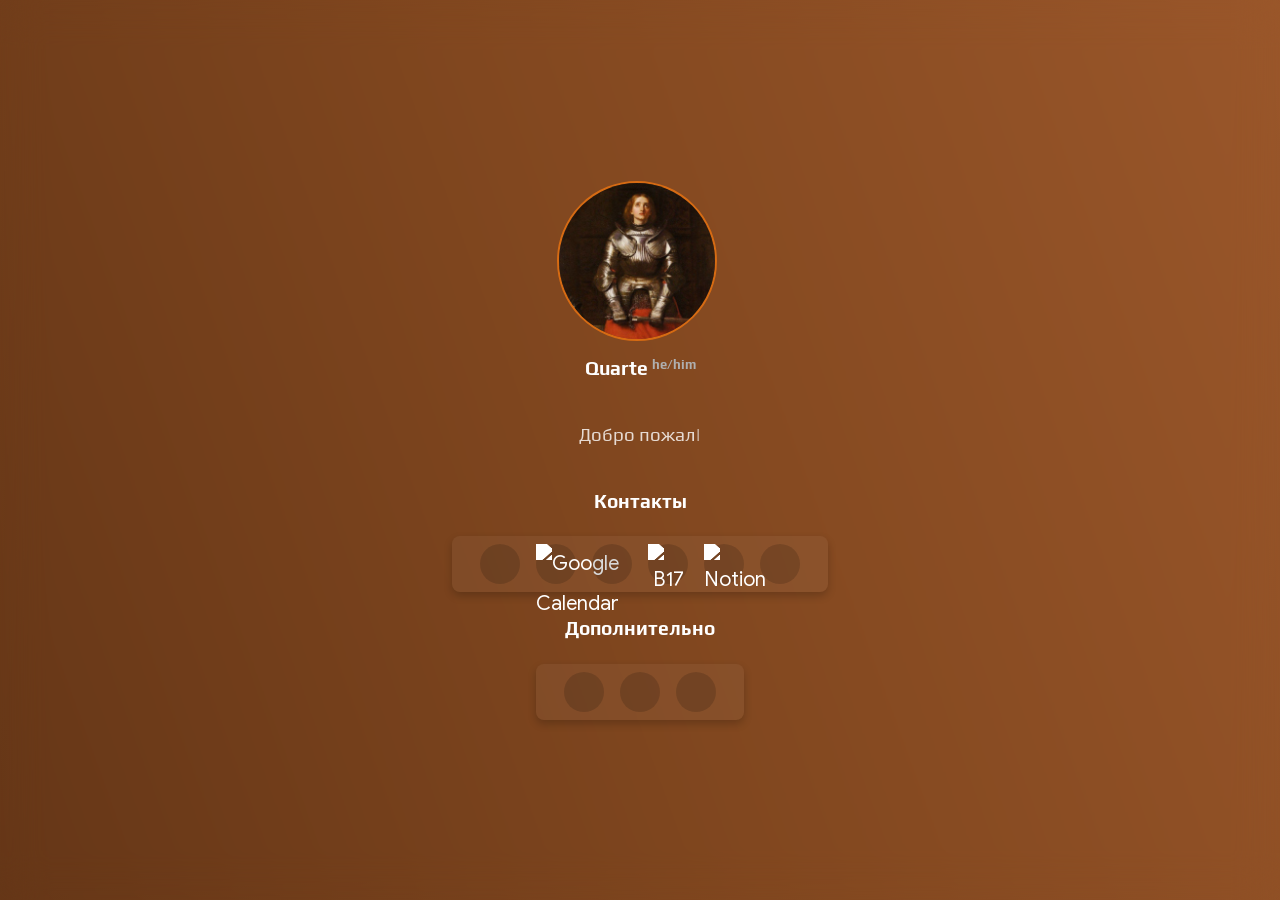
==== index.html @ d7d9320e "Update index.html" ====
<!DOCTYPE html>
<html>
    <head>
        <meta charset="utf-8">
        <title>Psy Grsu</title>
        <meta property="og:title" content="Timofey">
        <meta property="og:locale" content="en_EU">
        <meta property="og:description" content="Timofey's main page">
        <meta property="og:image" content="./assets/images/ava.jpg">
        <link rel="image_src" href="./assets/images/ava.jpg">
        <meta name="viewport" content="width=device-width, initial-scale=1.0">
        <link rel="shortcut icon" href="./assets/favico/eblan.png" type="image/png">
        <script src="https://sindresorhus.com/devtools-detect/index.js"></script>
        <link rel="stylesheet" href="./assets/fonts/gsans/style.css">
        <link rel="stylesheet" href="https://cdn.materialdesignicons.com/4.5.95/css/materialdesignicons.min.css">
        <link rel="stylesheet" href="./assets/css/m/bootstrap.css">
        <link rel="stylesheet" href="./assets/css/m/style.css">
        <script src="https://code.jquery.com/jquery-3.4.1.js"></script>
        <script src="https://cdnjs.cloudflare.com/ajax/libs/popper.js/1.14.7/umd/popper.min.js"></script>
        <script src="https://stackpath.bootstrapcdn.com/bootstrap/4.3.1/js/bootstrap.min.js"></script>
        <link rel="stylesheet" href="./assets/vars.css">
        <script src="./assets/js/index/typed.min.js"></script>
        <script src="./assets/js/index/text.js"></script>
        <link href="https://fonts.googleapis.com/css2?family=Play:wght@400;700&display=swap" rel="stylesheet">
        <link href="https://fonts.googleapis.com/css2?family=Raleway:wght@100;200;300;400;500;600;700;800;900&display=swap" rel="stylesheet">
        <meta name="theme-color" content="#26c0c7">
    </head>
    <body class="center blur">
        <script>
            var test = true;
            if (!test) {
                if (navigator.platform.indexOf('Mac') > -1 || navigator.platform.indexOf('Win') > -1) {
                    window.location.replace("../");
                }
            }
            function addParameterToURL(param){
                var _url = location.href;
                _url += (_url.split('?')[1] ? '&':'?') + param;
                return _url;
            }
        </script>
        <div id="page-preloader">
            <span class="spin mdi mdi-loading mdi-spin"></span>
            <script type="text/javascript">
                $(window).on('load', function () {
                    var $preloader = $('#page-preloader'),
                    $spinner = $preloader.find('.spin');
                    $spinner.delay(100).fadeOut('slow');
                    $preloader.delay(450).fadeOut('slow');
                });
            </script>
        </div>
        <header class="center info">
            <div class="center pizdec">
                <div class="avatar-container"><img src="./assets/images/ava.jpg" onclick="play();" oncontextmenu="return false;" class="avatar"></div>
                <h2><span id="name">Timofey</span> <span style="color: #AFAFAF; font-size: 13px; vertical-align: top;">he/him</span></h2>
                <hr width="295">
                <h3><span class="typed">Timofey</span><span class="typed-cursor">|</span></h3>
            </div>
            <div class="center pizdec"><h2>Контакты</h2></div>
            <div class="social linkMenu d-flex justify-content-center">
                <a href="javascript://" onclick="location.href='https://t.me/JovianCR'" class="mx-2 social-icon" data-tooltip="Telegram">
                    <span class="mdi mdi-telegram"></span>
                    
             <a class="mx-2 social-icon" data-tooltip="Google Calendar" href="https://calendar.google.com" target="_blank">
  <img src="https://cdn.jsdelivr.net/gh/simple-icons/simple-icons/icons/googlecalendar.svg" alt="Google Calendar" style="width:20px; height:20px; filter: brightness(0) invert(1);">
</a>
                <a href="javascript://" onclick="location.href='https://www.instagram.com/_?igsh=bHd6MHVraDN0N3Q1'" class="mx-2 social-icon" data-tooltip="Instagram">
                    <span class="mdi mdi-instagram"></span>
                </a>
                <a class="mx-2 social-icon" data-tooltip="B17 Психологи" href="https://b17.ru" target="_blank">
  <img src="https://cdn.jsdelivr.net/gh/simple-icons/simple-icons/icons/b17.svg" alt="B17" style="width:24px; height:24px; filter: brightness(0) invert(1);">
</a>
                </a>
           <a class="mx-2 social-icon" data-tooltip="Notion" href="https://notion.so" target="_blank">
  <img src="https://cdn.jsdelivr.net/gh/simple-icons/simple-icons/icons/notion.svg" alt="Notion" style="width:20px; height:20px; filter: brightness(0) invert(1);">
</a>
                <a href="javascript://" onclick="location.href='http://wa.me/+375'" class="mx-2 social-icon" data-tooltip="WhatsApp">
                    <span class="mdi mdi-whatsapp"></span>
                </a>
            </div>
            <div class="center pizdec">
                <h2>Дополнительно</h2>
            </div>
            <div class="social linkMenu d-flex justify-content-center">
                <a class="mx-2 social-icon" data-tooltip="Donate" href="#" data-toggle="modal" data-target="#donut">
                    <span class="mdi mdi-heart-outline"></span>
                </a>
                <a href="javascript://" onclick="location.href='../projects'" class="mx-2 social-icon" data-tooltip="Projects">
                    <span class="mdi mdi-folder-outline"></span>
                </a>
                <a href="javascript://" onclick="location.href='../modules'" class="mx-2 social-icon" data-tooltip="Modules">
                    <span class="mdi mdi-folder-plus-outline"></span>
                </a>
            </div>
            <div class="modal fade" id="donut" tabindex="-1" role="dialog" aria-labelledby="..." aria-hidden="true">
                <div class="modal-dialog" role="document">
                    <div class="modal-content">
                        <div class="modal-header">
                            <h2 class="modal-title gsmedium" id="ModalLabel">Donate</h2>
                            <a class="close" data-dismiss="modal" aria-label="Close"><span class="black clickable mdi mdi-24px mdi-close"></span></a>
                        </div>
                        <div class="modal-body">
                            <a href="javascript://" onclick="location.href='https://qiwi.com/n/QUARTE'" class="btn btn-donut pl-3 mb-3 mx-1">
                                <span class="mdi mdi-coin"></span>
                                <span class="mx-2">QIWI</span>
                            </a>
                            <a href="javascript://" onclick="location.href='https://donationalerts.com/r/hackersteatt'" class="btn btn-donut pl-3 mb-3 mx-1">
                                <span class="mdi mdi-currency-rub"></span>
                                <span class="mx-2">Donation Alerts</span>
                            </a>
                        </div>
                    </div>
                </div>
            </div>
        </header>
        <script>
            $("#name").text(getComputedStyle(document.body).getPropertyValue('--name'));

            console.log('Пасхалка не работает, идите нахуй');
            if (getComputedStyle(document.body).getPropertyValue('--has-pasxalka-work') == "true") {
                if (window.devtools.isOpen) { window.location.href = getComputedStyle(document.body).getPropertyValue('--pasxalka'); }
                window.addEventListener('devtoolschange', event => { window.location.href = getComputedStyle(document.body).getPropertyValue('--pasxalka'); });
            }
        </script>
        <script src="./assets/js/index/mediasessions.js"></script>
        <script>
            play()
        </script>
    </body>
</html>
---- assets/css/m/style.css ----
/* mobile index page styles */
html {
	height: 100%;
	width: 100%;
}

body {
    min-height: 100%;
    margin: 0;
    background: linear-gradient(70deg, #2b1306, #81471f, #c9743f, #d9af83, #f3d9b0);
    background-size: 600% 600%;
    background-repeat: no-repeat;
    display: flex;
    font-family: 'Product Sans';
    font: 'Product Sans';
    font-family: 'Play', sans-serif;
    font: "Play";
    animation: BgAnim 10s ease infinite;
    -webkit-animation: BgAnim 10s ease infinite;
}
.blur {
    backdrop-filter: blur(20px);
    -webkit-backdrop-filter: blur(20px);
}
.center {
    justify-content: center;
    align-items: center;
    flex-direction: column;
}

.typed {
    color: var(--text-color);
    opacity: 0.8;
}

.typed::after {
	content: '|';
	display: inline;
	-webkit-animation: blink 0.7s infinite;
	-moz-animation: blink 0.7s infinite;
	animation: blink 0.7s infinite;
}

@keyframes blink{
    0% { opacity:1; }
    50% { opacity:0; }
    100% { opacity:1; }
}
@-webkit-keyframes blink{
    0% { opacity:1; }
    50% { opacity:0; }
    100% { opacity:1; }
}
@-moz-keyframes blink{
    0% { opacity:1; }
    50% { opacity:0; }
    100% { opacity:1; }
}

.typed-cursor{
   opacity: 0;
	display: none;
}

.info {
    min-width: 300px;
    width: 300px;
    display: flex;
    background: none;
    padding: 35px;
    color: var(--text-color);
    border-radius: 16px; 
    -webkit-border-radius: 16px;
    -moz-border-radius: 16px;
    -khtml-border-radius: 16px;
    border: none;
}
a.link {
    -webkit-tap-highlight-color: rgba(0,0,0,0);
    -moz-tap-highlight-color: rgba(0,0,0,0);
    padding: 8px 20px; 
    margin: 4px;
    background: var(--back-color);
    color: #fff;
    cursor: pointer;
    border-radius: 8px; 
    -webkit-border-radius: 8px;
    -moz-border-radius: 8px;
    -khtml-border-radius: 8px;
    width: 256px;
    text-align: center;
    text-decoration: none;
    transition: .2s;
    border: var(--border);
}

.avatar-container {
    margin: 0 0.4em 0 0;
    display: inline-flex;
    justify-content: center;
    align-items: flex-end;
}

.avatar {
    width: 10em;
    height: 10em;
    border-radius: 5.6em;
    border: #d66b13 solid 2px;
}

.pizdec {
    position: relative;
    display: inline-flex;
    padding: 0.3em;
}

a.link:hover,
button:hover {
    background: #fff6;
    color: #bc74ff;
}

button:active, button:focus {
      outline: none;
}

button::-moz-focus-inner {
      border: 0;
}

button::-webkit-focus-inner {
    border: 0;
}

hr {
    border: none;
    margin-bottom: 5px;
    margin-top: 5px;
}

h3 {
    font-style: normal;
    font-weight: 400;
    transition: .2ms;
    -webkit-transition: .2ms;
    -moz-transition: .2ms;
}

h2 {
    font-size: larger;
    transition: .2ms;
    -webkit-transition: .2ms;
    -moz-transition: .2ms;
}

.btn {
    -webkit-transition: 0.2s;
    -o-transition: 0.2s;
    -moz-transition: 0.2s;
    transition: 0.2s;
}

a.nolink:active,
a.nolink:hover,
a.nolink {
    text-decoration: none;
    color: #666;
    outline: none;
    border: none;
}

.social a {
    background-color: rgba(0,0,0,.15);
    text-align: center;
    width: 2.5rem;
    height: 2.5rem;
    border-radius: 100%;
    line-height: 2.5rem;
    color: #FAFAFA;
    font-size: 20px;
    transition: .2s;
}

.social a:hover {
    color: #bc74ff;
    transition: .2s;
}

.social a:active {
    color: #fff;
    transition: .2s;
}

.social span {
    font-size: 20px;
}
.mx-2 {
    margin-right: 0.5rem !important;
}
.social-icon {
    fill: #212121;
}

.social-icon:hover {
    fill: #bc74ff;
}

.tooltip-inner {
    color: #f5f5f5;
    background-color: #212121;
}
.linkMenu {
    -webkit-tap-highlight-color: rgba(0,0,0,0);
    -moz-tap-highlight-color: rgba(0,0,0,0);
    padding: 8px 20px; 
    margin: 4px;
    background: #ffffff0c;
    color: #fff;
    border-radius: 8px; 
    -webkit-border-radius: 8px;
    -moz-border-radius: 8px;
    -khtml-border-radius: 8px;
    text-align: center;
    text-decoration: none;
    transition: .2s;
    border: var(--border);
    box-shadow: 0 4px 8px 0 rgba(0, 0, 0, 0.2);
}
.modal-title {
    font-weight: bold;
    font-size: 25px;
    color: black;
    font-family: 'Product Sans';
}
.black {
    color: black;
}
.clickable {
    cursor: pointer;
}
a.btn-donut {
    color: #fff;
    background-color: rgb(88, 21, 119);
    padding: 0.25rem 0.5rem;
    font-size: 0.875rem;
    line-height: 1.5;
    font-size: 18px;
    border-radius: 50px;
    font-family: Google Sans Regular;
    text-decoration: none;
}

a.btn-donut:hover {
    color: #bc74ff;
    text-decoration: none;
}
@-webkit-keyframes BgAnim {
    0% {
        background-position:2% 0%;
    }
    50% {
        background-position:99% 100%;
    }
    100% {
        background-position:2% 0%;
    }
}

@-moz-keyframes BgAnim {
    0% {
        background-position:2% 0%;
    }
    50% {
        background-position:99% 100%;
    }
    100% {
        background-position:2% 0%;
    }
}

@-o-keyframes BgAnim {
    0% {
        background-position:2% 0%;
    }
    50% {
        background-position:99% 100%;
    }
    100% {
        background-position:2% 0%;
    }
}

@-ms-keyframes BgAnim {
    0% {
        background-position:2% 0%;
    }
    50% {
        background-position:99% 100%;
    }
    100% {
        background-position:2% 0%;
    }
}

@keyframes BgAnim {
    0% {
        background-position:2% 0%;
    }
    50% {
        background-position:99% 100%;
    }
    100% {
        background-position:2% 0%;
    }

}
---- assets/vars.css ----
:root {
    --name: Quarte;
    --text-color: #fff;
    --back-color: #fff3;
    --over-color: #fefefe;
    --popup-text-color: #000000;
    --border: none;
    --pasxalka: https://youtu.be/qAD2Qq_VS0M;
    --has-pasxalka-work: 'true';
}
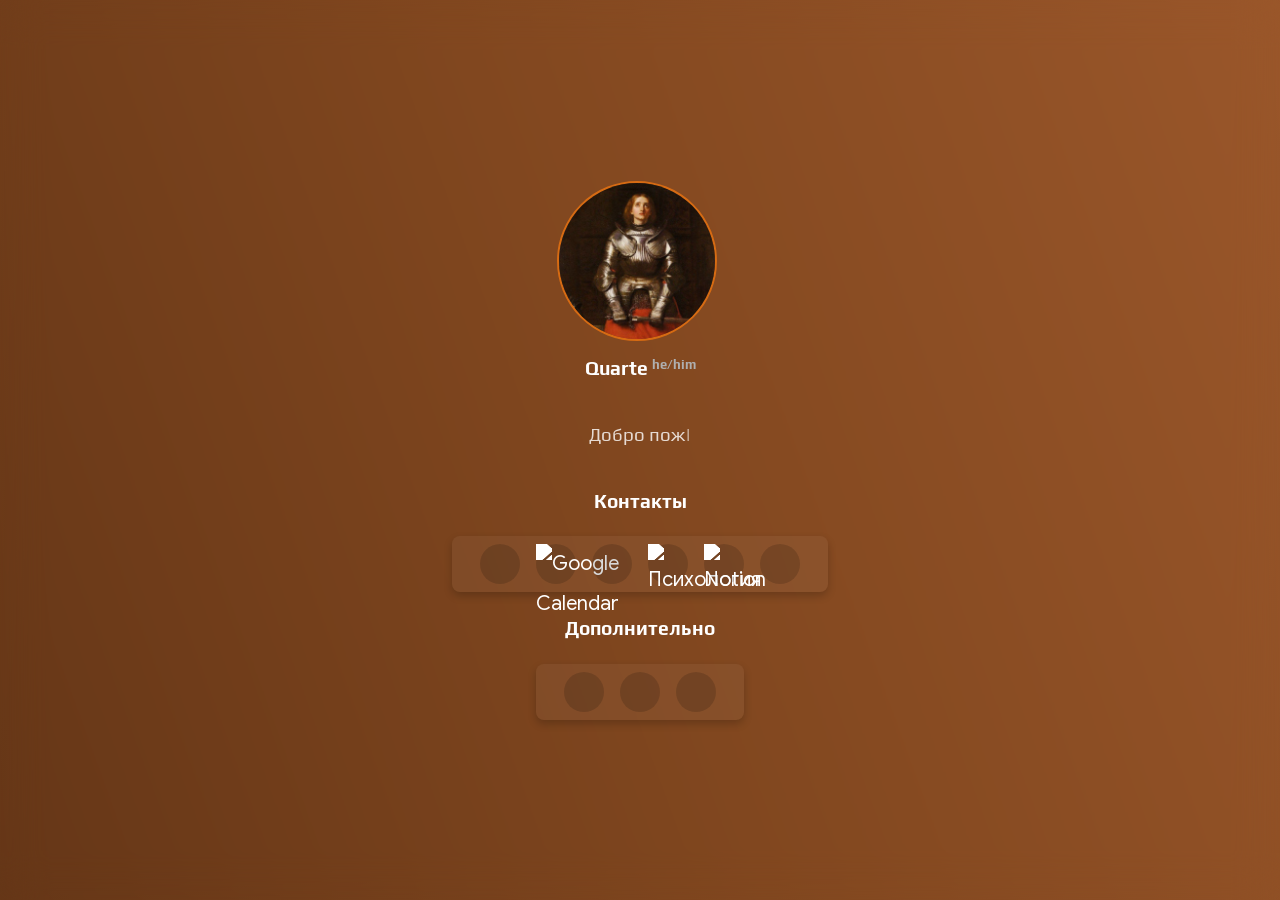
==== commit 7e55ccfe: "Update index.html" ====
--- a/index.html
+++ b/index.html
@@ -68,8 +68,8 @@
                 <a href="javascript://" onclick="location.href='https://www.instagram.com/_?igsh=bHd6MHVraDN0N3Q1'" class="mx-2 social-icon" data-tooltip="Instagram">
                     <span class="mdi mdi-instagram"></span>
                 </a>
-                <a class="mx-2 social-icon" data-tooltip="B17 Психологи" href="https://b17.ru" target="_blank">
-  <img src="https://cdn.jsdelivr.net/gh/simple-icons/simple-icons/icons/b17.svg" alt="B17" style="width:24px; height:24px; filter: brightness(0) invert(1);">
+                <a class="mx-2 social-icon" data-tooltip="Психология" href="https://b17.ru" target="_blank">
+  <img src="https://cdn.jsdelivr.net/gh/simple-icons/simple-icons/icons/psychology.svg" alt="Психология" style="width:24px; height:24px; filter: brightness(0) invert(1);">
 </a>
                 </a>
            <a class="mx-2 social-icon" data-tooltip="Notion" href="https://notion.so" target="_blank">
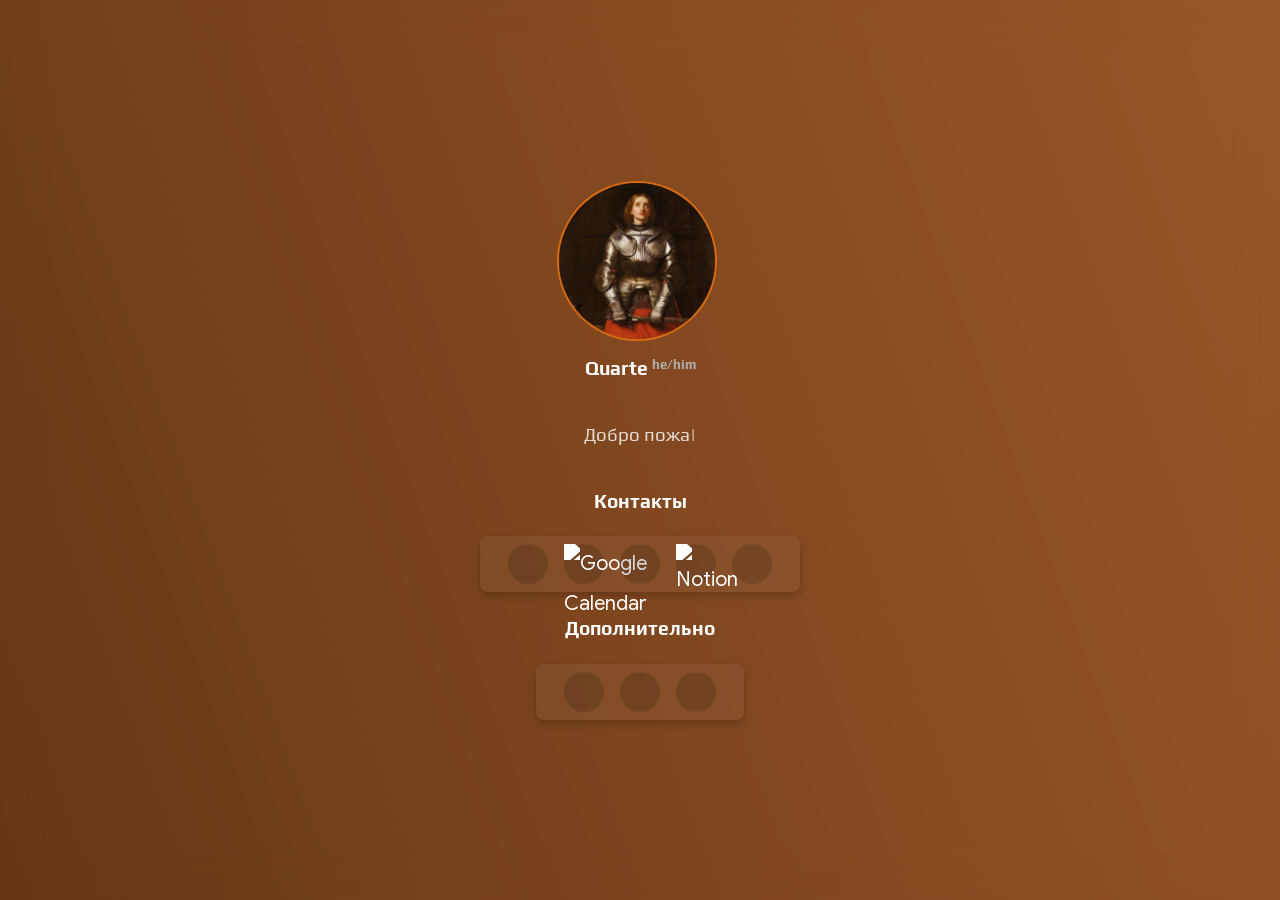
==== commit 8fc9bef9: "Update index.html" ====
--- a/index.html
+++ b/index.html
@@ -62,16 +62,22 @@
                 <a href="javascript://" onclick="location.href='https://t.me/JovianCR'" class="mx-2 social-icon" data-tooltip="Telegram">
                     <span class="mdi mdi-telegram"></span>
                     
-             <a class="mx-2 social-icon" data-tooltip="Google Calendar" href="https://calendar.google.com" target="_blank">
-  <img src="https://cdn.jsdelivr.net/gh/simple-icons/simple-icons/icons/googlecalendar.svg" alt="Google Calendar" style="width:20px; height:20px; filter: brightness(0) invert(1);">
+             <a class="mx-2 social-icon" data-tooltip="Google Calendar" href="https://calendar.google.com" target="_blank" style="display:inline-block;">
+  <img src="https://cdn.jsdelivr.net/gh/simple-icons/simple-icons/icons/googlecalendar.svg" alt="Google Calendar" style="width:20px; height:20px; filter: brightness(0) invert(1); transition: transform 0.2s, filter 0.2s;">
 </a>
+
+<style>
+  .social-icon:hover img,
+  .social-icon:focus img {
+    transform: scale(1.2); /* лёгкое увеличение */
+    filter: brightness(0) invert(0.7); /* подсветка */
+  }
+</style>
+
                 <a href="javascript://" onclick="location.href='https://www.instagram.com/_?igsh=bHd6MHVraDN0N3Q1'" class="mx-2 social-icon" data-tooltip="Instagram">
                     <span class="mdi mdi-instagram"></span>
                 </a>
-                <a class="mx-2 social-icon" data-tooltip="Психология" href="https://b17.ru" target="_blank">
-  <img src="https://cdn.jsdelivr.net/gh/simple-icons/simple-icons/icons/psychology.svg" alt="Психология" style="width:24px; height:24px; filter: brightness(0) invert(1);">
-</a>
-                </a>
+                
            <a class="mx-2 social-icon" data-tooltip="Notion" href="https://notion.so" target="_blank">
   <img src="https://cdn.jsdelivr.net/gh/simple-icons/simple-icons/icons/notion.svg" alt="Notion" style="width:20px; height:20px; filter: brightness(0) invert(1);">
 </a>
@@ -83,7 +89,7 @@
                 <h2>Дополнительно</h2>
             </div>
             <div class="social linkMenu d-flex justify-content-center">
-                <a class="mx-2 social-icon" data-tooltip="Donate" href="#" data-toggle="modal" data-target="#donut">
+                <a class="mx-2 social-icon" data-tooltip="Inform" href="#" data-toggle="modal" data-target="#donut">
                     <span class="mdi mdi-heart-outline"></span>
                 </a>
                 <a href="javascript://" onclick="location.href='../projects'" class="mx-2 social-icon" data-tooltip="Projects">
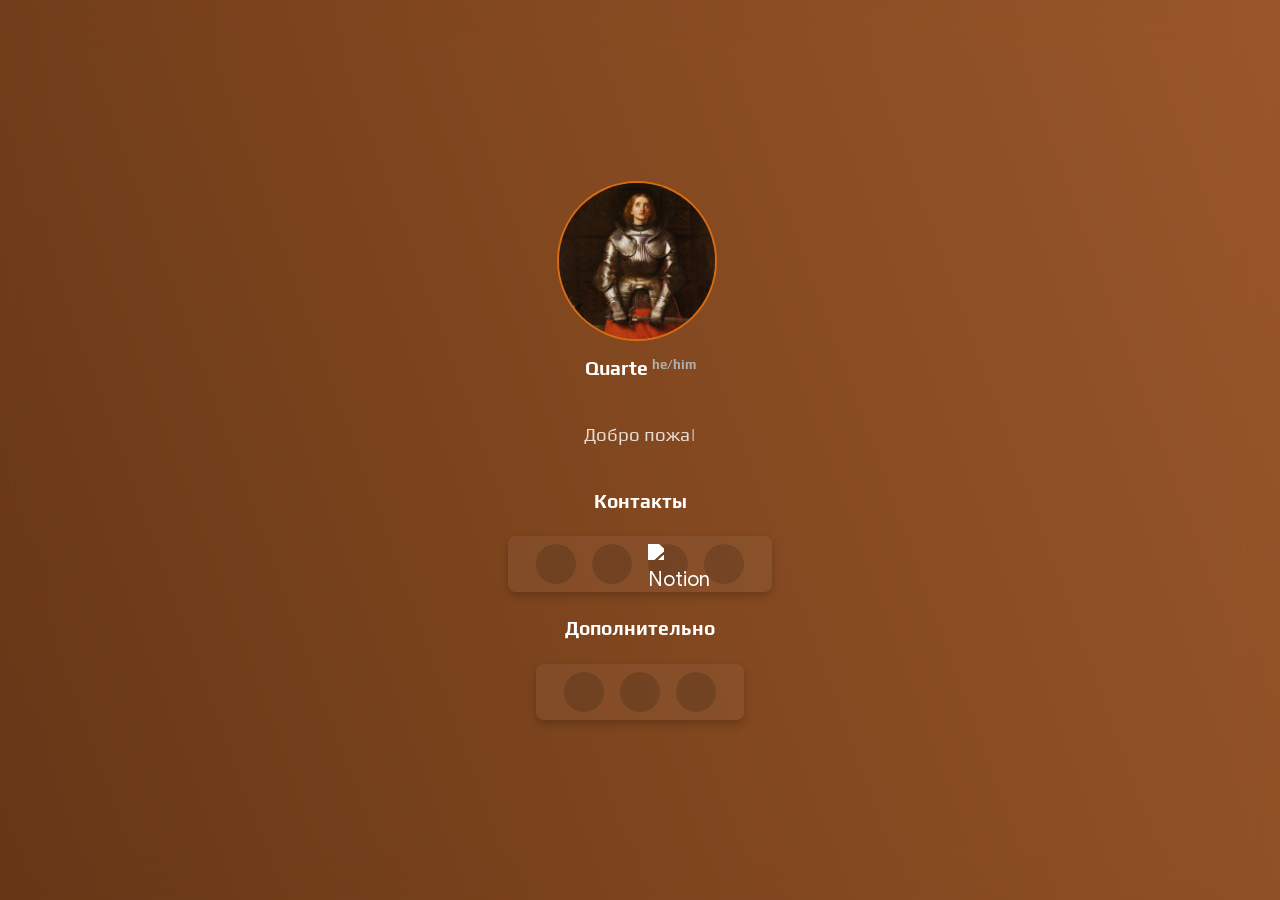
==== commit 7c2f842b: "Update index.html" ====
--- a/index.html
+++ b/index.html
@@ -61,18 +61,6 @@
             <div class="social linkMenu d-flex justify-content-center">
                 <a href="javascript://" onclick="location.href='https://t.me/JovianCR'" class="mx-2 social-icon" data-tooltip="Telegram">
                     <span class="mdi mdi-telegram"></span>
-                    
-             <a class="mx-2 social-icon" data-tooltip="Google Calendar" href="https://calendar.google.com" target="_blank" style="display:inline-block;">
-  <img src="https://cdn.jsdelivr.net/gh/simple-icons/simple-icons/icons/googlecalendar.svg" alt="Google Calendar" style="width:20px; height:20px; filter: brightness(0) invert(1); transition: transform 0.2s, filter 0.2s;">
-</a>
-
-<style>
-  .social-icon:hover img,
-  .social-icon:focus img {
-    transform: scale(1.2); /* лёгкое увеличение */
-    filter: brightness(0) invert(0.7); /* подсветка */
-  }
-</style>
 
                 <a href="javascript://" onclick="location.href='https://www.instagram.com/_?igsh=bHd6MHVraDN0N3Q1'" class="mx-2 social-icon" data-tooltip="Instagram">
                     <span class="mdi mdi-instagram"></span>
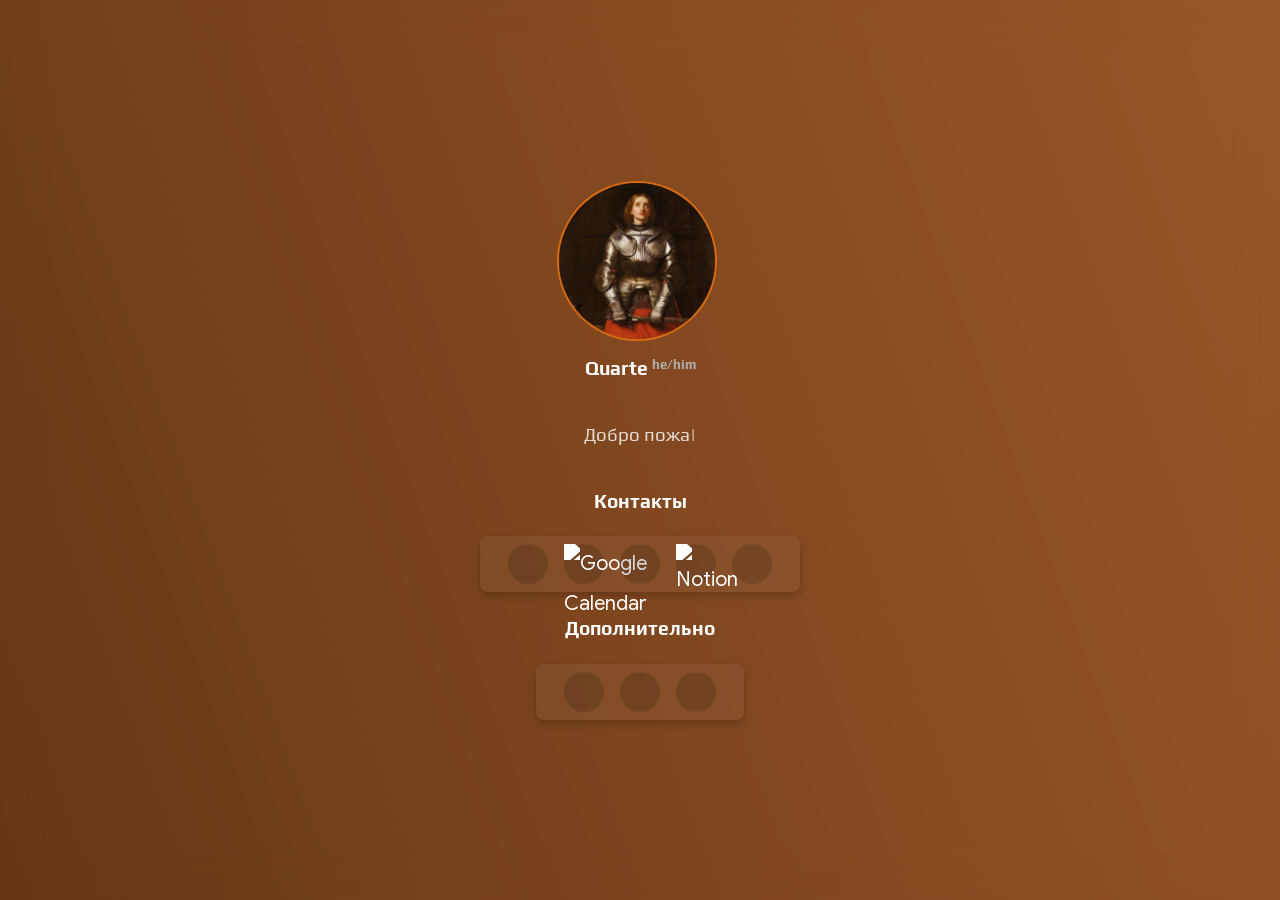
==== commit e89b12d7: "Update index.html" ====
--- a/index.html
+++ b/index.html
@@ -62,6 +62,9 @@
                 <a href="javascript://" onclick="location.href='https://t.me/JovianCR'" class="mx-2 social-icon" data-tooltip="Telegram">
                     <span class="mdi mdi-telegram"></span>
 
+                   <a class="mx-2 social-icon" data-tooltip="Google Calendar" href="https://calendar.google.com" target="_blank" style="display:inline-block;">
+  <img src="https://cdn.jsdelivr.net/gh/simple-icons/simple-icons/icons/googlecalendar.svg" alt="Google Calendar" style="width:20px; height:20px; filter: brightness(0) invert(1); transition: transform 0.2s, filter 0.2s;">
+</a>
                 <a href="javascript://" onclick="location.href='https://www.instagram.com/_?igsh=bHd6MHVraDN0N3Q1'" class="mx-2 social-icon" data-tooltip="Instagram">
                     <span class="mdi mdi-instagram"></span>
                 </a>
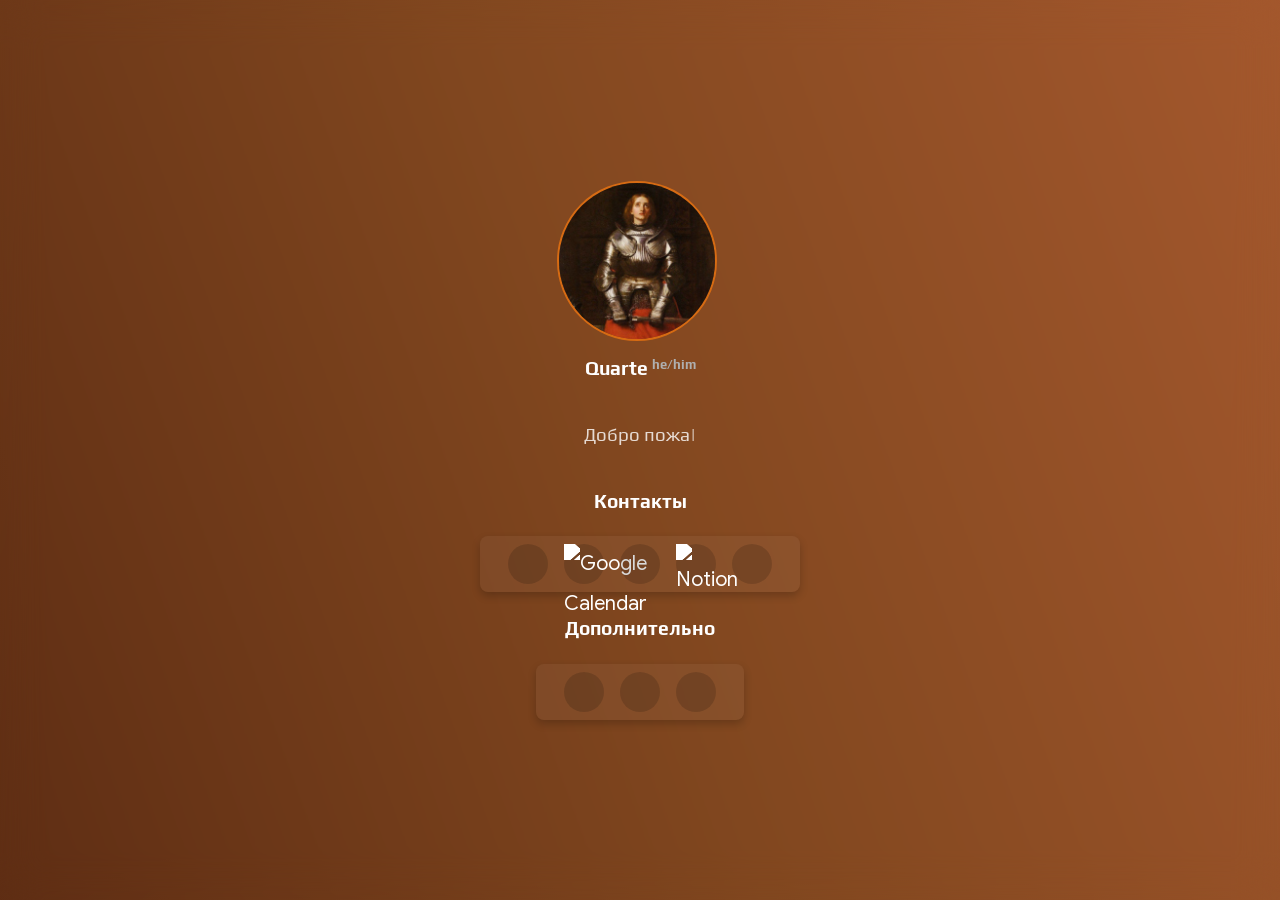
==== commit 3d68b327: "Update index.html" ====
--- a/index.html
+++ b/index.html
@@ -65,7 +65,7 @@
                    <a class="mx-2 social-icon" data-tooltip="Google Calendar" href="https://calendar.google.com" target="_blank" style="display:inline-block;">
   <img src="https://cdn.jsdelivr.net/gh/simple-icons/simple-icons/icons/googlecalendar.svg" alt="Google Calendar" style="width:20px; height:20px; filter: brightness(0) invert(1); transition: transform 0.2s, filter 0.2s;">
 </a>
-                <a href="javascript://" onclick="location.href='https://www.instagram.com/_?igsh=bHd6MHVraDN0N3Q1'" class="mx-2 social-icon" data-tooltip="Instagram">
+                <a href="javascript://" onclick="location.href='https://www.instagram.com/f_psihol_grsu?igsh=bHd6MHVraDN0N3Q1'" class="mx-2 social-icon" data-tooltip="Instagram">
                     <span class="mdi mdi-instagram"></span>
                 </a>
                 
@@ -98,13 +98,13 @@
                             <a class="close" data-dismiss="modal" aria-label="Close"><span class="black clickable mdi mdi-24px mdi-close"></span></a>
                         </div>
                         <div class="modal-body">
-                            <a href="javascript://" onclick="location.href='https://qiwi.com/n/QUARTE'" class="btn btn-donut pl-3 mb-3 mx-1">
+                            <a href="javascript://" onclick="location.href='https://qiwi.com'" class="btn btn-donut pl-3 mb-3 mx-1">
                                 <span class="mdi mdi-coin"></span>
-                                <span class="mx-2">QIWI</span>
+                                <span class="mx-2">Какой-то кошелек</span>
                             </a>
-                            <a href="javascript://" onclick="location.href='https://donationalerts.com/r/hackersteatt'" class="btn btn-donut pl-3 mb-3 mx-1">
+                            <a href="javascript://" onclick="location.href=''" class="btn btn-donut pl-3 mb-3 mx-1">
                                 <span class="mdi mdi-currency-rub"></span>
-                                <span class="mx-2">Donation Alerts</span>
+                                <span class="mx-2">Какой-то кошелек x2</span>
                             </a>
                         </div>
                     </div>
--- a/assets/css/m/style.css
+++ b/assets/css/m/style.css
@@ -7,7 +7,7 @@
 body {
     min-height: 100%;
     margin: 0;
-    background: linear-gradient(70deg, #2b1306, #81471f, #c9743f, #d9af83, #f3d9b0);
+    background: linear-gradient(70deg, #2b1306, #4b1f0d, #81471f, #b35f33, #c9743f, #d4a16e, #d9af83, #edc8a0, #f3d9b0);
     background-size: 600% 600%;
     background-repeat: no-repeat;
     display: flex;
@@ -15,8 +15,8 @@
     font: 'Product Sans';
     font-family: 'Play', sans-serif;
     font: "Play";
-    animation: BgAnim 10s ease infinite;
-    -webkit-animation: BgAnim 10s ease infinite;
+    animation: BgAnim 5s ease infinite;
+    -webkit-animation: BgAnim 5s ease infinite;
 }
 .blur {
     backdrop-filter: blur(20px);
@@ -354,3 +354,14 @@
 
 
 
+
+
+
+
+
+
+
+
+
+
+
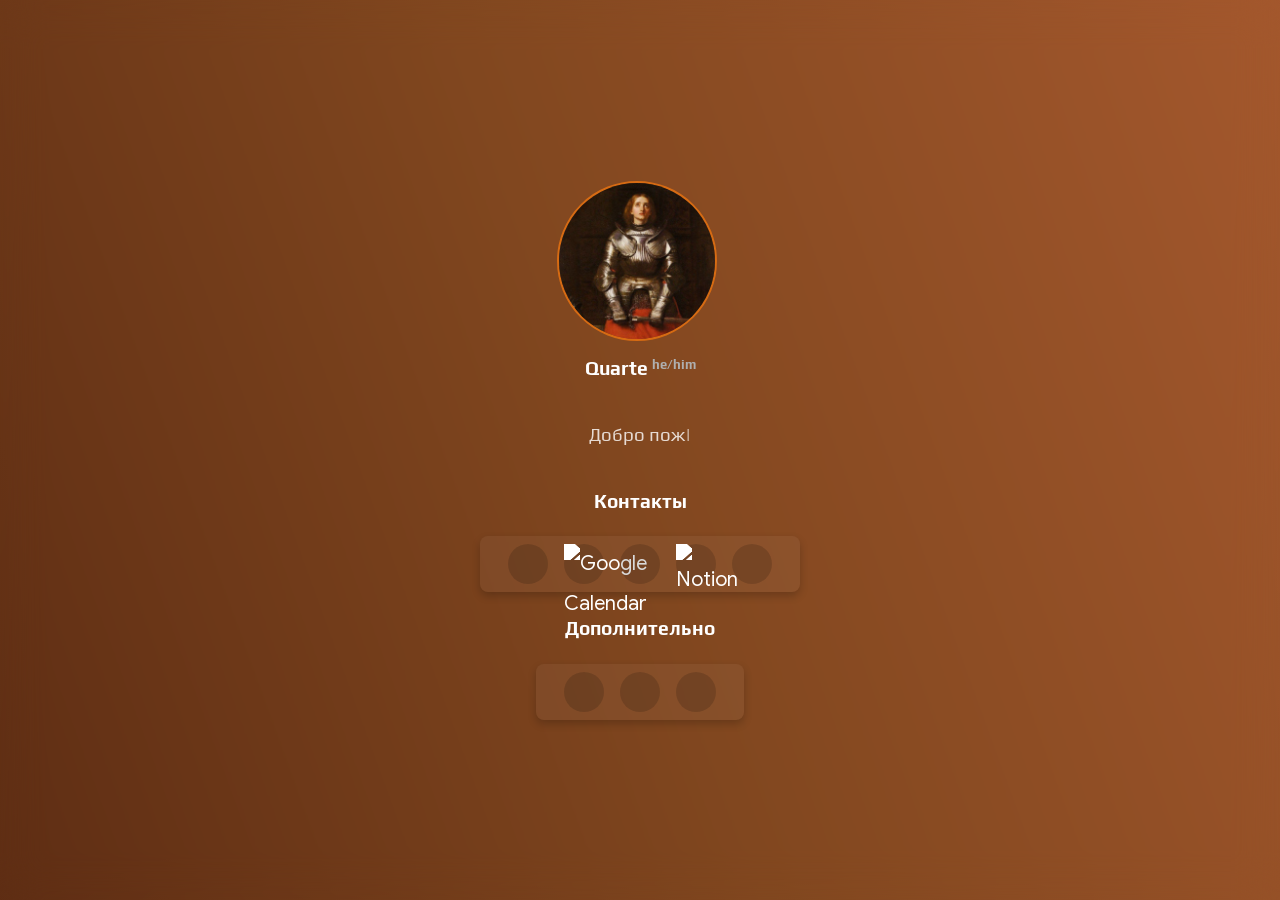
==== commit 54ce0f6e: "Update index.html" ====
--- a/index.html
+++ b/index.html
@@ -69,7 +69,7 @@
                     <span class="mdi mdi-instagram"></span>
                 </a>
                 
-           <a class="mx-2 social-icon" data-tooltip="Notion" href="https://notion.so" target="_blank">
+           <a class="mx-2 social-icon" data-tooltip="Notion" href="https://dent-desk-52d.notion.site/2d55d796681a80dc89e3c6e19d75df8c?source=copy_link" target="_blank">
   <img src="https://cdn.jsdelivr.net/gh/simple-icons/simple-icons/icons/notion.svg" alt="Notion" style="width:20px; height:20px; filter: brightness(0) invert(1);">
 </a>
                 <a href="javascript://" onclick="location.href='http://wa.me/+375'" class="mx-2 social-icon" data-tooltip="WhatsApp">
